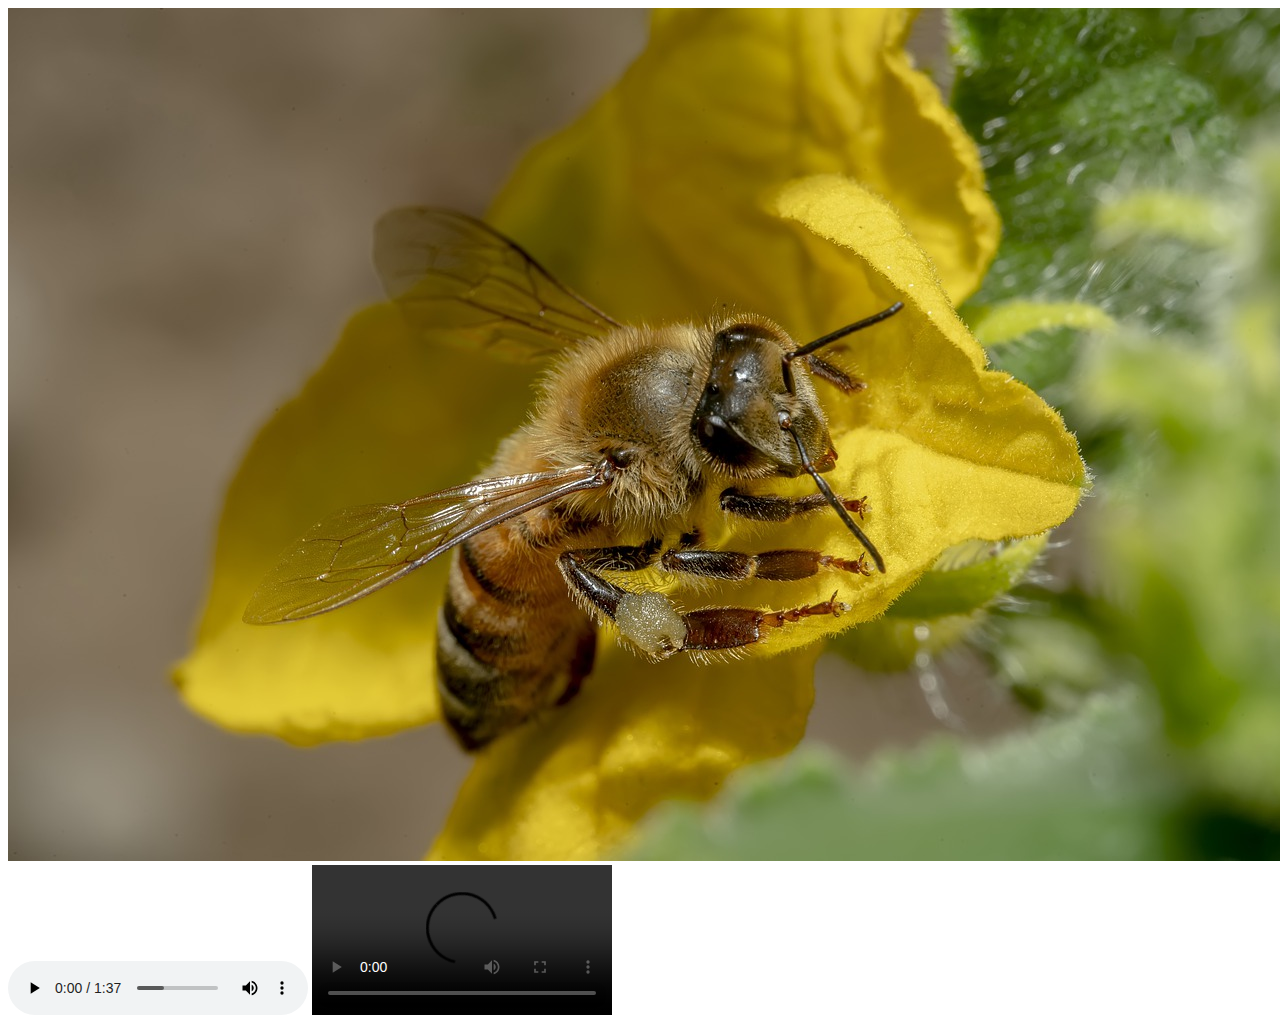
==== index.html @ 969b467c "Atualização" ====
<!DOCTYPE html>
<html lang="pt-br">
<head>
    <meta charset="UTF-8">
    <meta name="viewport" content="width=device-width, initial-scale=1.0">
    <title>Document</title>
</head>
<body>
    <img src="./imagem_module 3.jpg" alt="Uma abelha numa flor amarela" srcset="">
    <audio controls src="./musica_module 3.mp3"></audio>
    <video controls src="./video_module 3.mp4"></video>
</body>
</html>
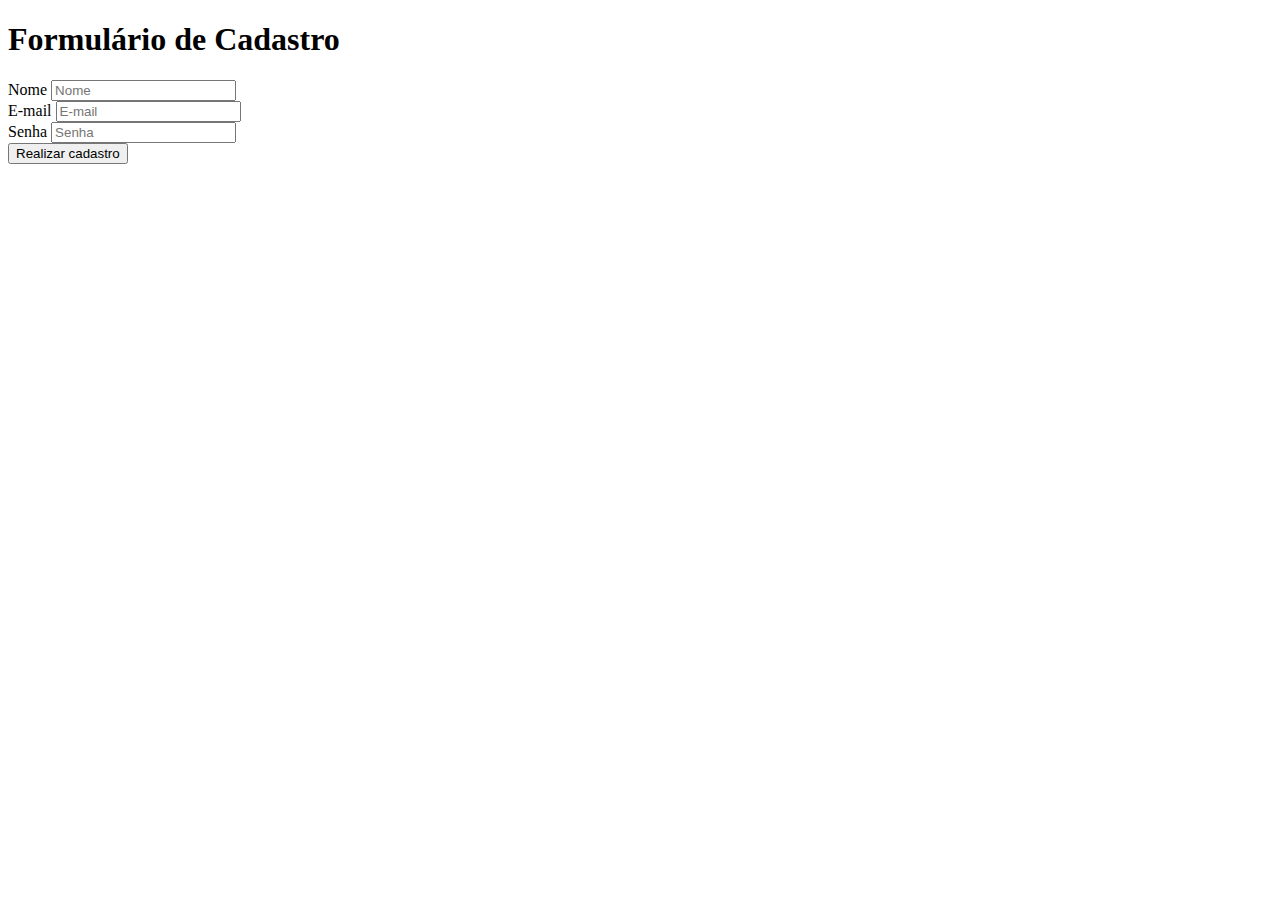
==== commit a0cd7be8: "Atualização aula" ====
--- a/index.html
+++ b/index.html
@@ -3,11 +3,23 @@
 <head>
     <meta charset="UTF-8">
     <meta name="viewport" content="width=device-width, initial-scale=1.0">
-    <title>Document</title>
+    <title>Formulário de Cadastro</title>
 </head>
 <body>
-    <img src="./imagem_module 3.jpg" alt="Uma abelha numa flor amarela" srcset="">
-    <audio controls src="./musica_module 3.mp3"></audio>
-    <video controls src="./video_module 3.mp4"></video>
+    <h1>Formulário de Cadastro</h1>
+    <form>
+        <label for="text">Nome</label>
+        <input type="text" placeholder="Nome" />
+        <br />
+        <label for="email">E-mail</label>
+        <input type="email" placeholder="E-mail" />
+        <br />
+        <label for="password">Senha</label>
+        <input type="password" placeholder="Senha" />
+        <br />
+        <button>
+            Realizar cadastro
+        </button>
+    </form>
 </body>
 </html>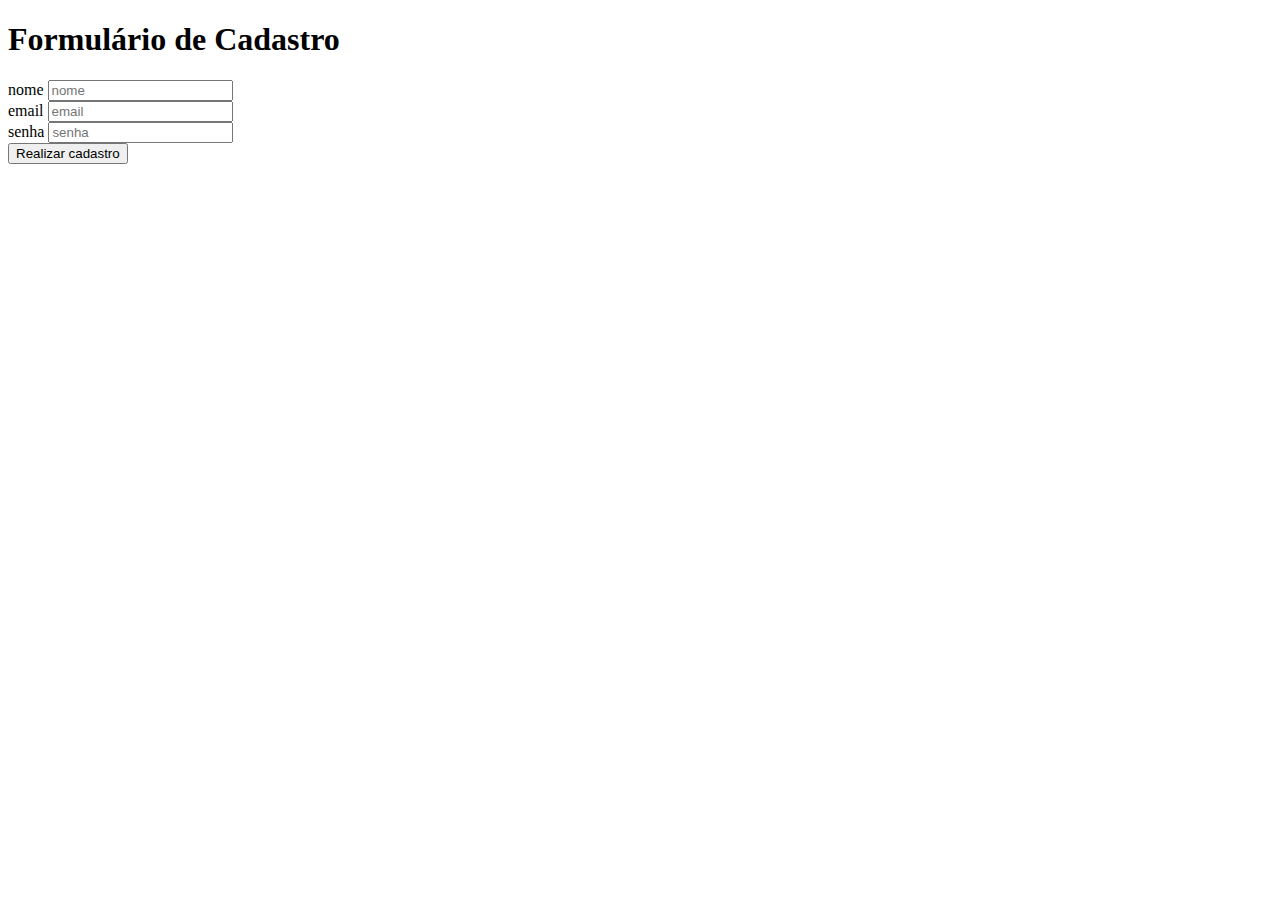
==== commit 059e4a72: "Atualização aula" ====
--- a/index.html
+++ b/index.html
@@ -8,16 +8,16 @@
 <body>
     <h1>Formulário de Cadastro</h1>
     <form>
-        <label for="text">Nome</label>
-        <input type="text" placeholder="Nome" />
+        <label for="text">nome</label>
+        <input id="nome" type="text" placeholder="nome" />
         <br />
-        <label for="email">E-mail</label>
-        <input type="email" placeholder="E-mail" />
+        <label for="email">email</label>
+        <input id="email" type="email" placeholder="email" />
         <br />
-        <label for="password">Senha</label>
-        <input type="password" placeholder="Senha" />
+        <label for="password">senha</label>
+        <input id="senha" type="password" placeholder="senha" />
         <br />
-        <button>
+        <button type="submit">
             Realizar cadastro
         </button>
     </form>
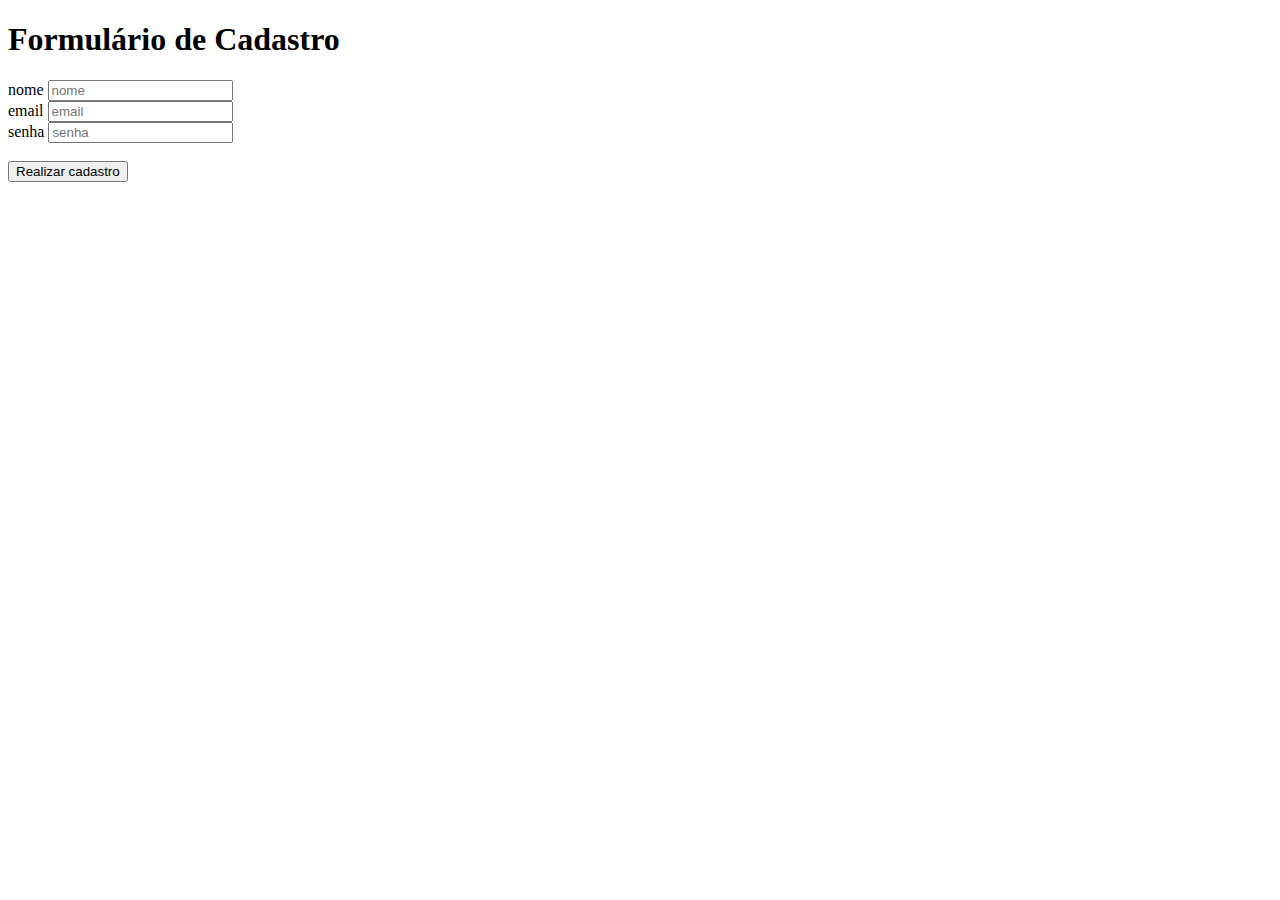
==== commit 625c131c: "Nova atualização" ====
--- a/index.html
+++ b/index.html
@@ -8,15 +8,15 @@
 <body>
     <h1>Formulário de Cadastro</h1>
     <form>
-        <label for="text">nome</label>
-        <input id="nome" type="text" placeholder="nome" />
+        <label for="name">nome</label>
+        <input id="name" type="text" placeholder="nome" />
         <br />
         <label for="email">email</label>
         <input id="email" type="email" placeholder="email" />
         <br />
         <label for="password">senha</label>
-        <input id="senha" type="password" placeholder="senha" />
-        <br />
+        <input id="password" type="password" placeholder="senha" />
+        <br /> <br />
         <button type="submit">
             Realizar cadastro
         </button>
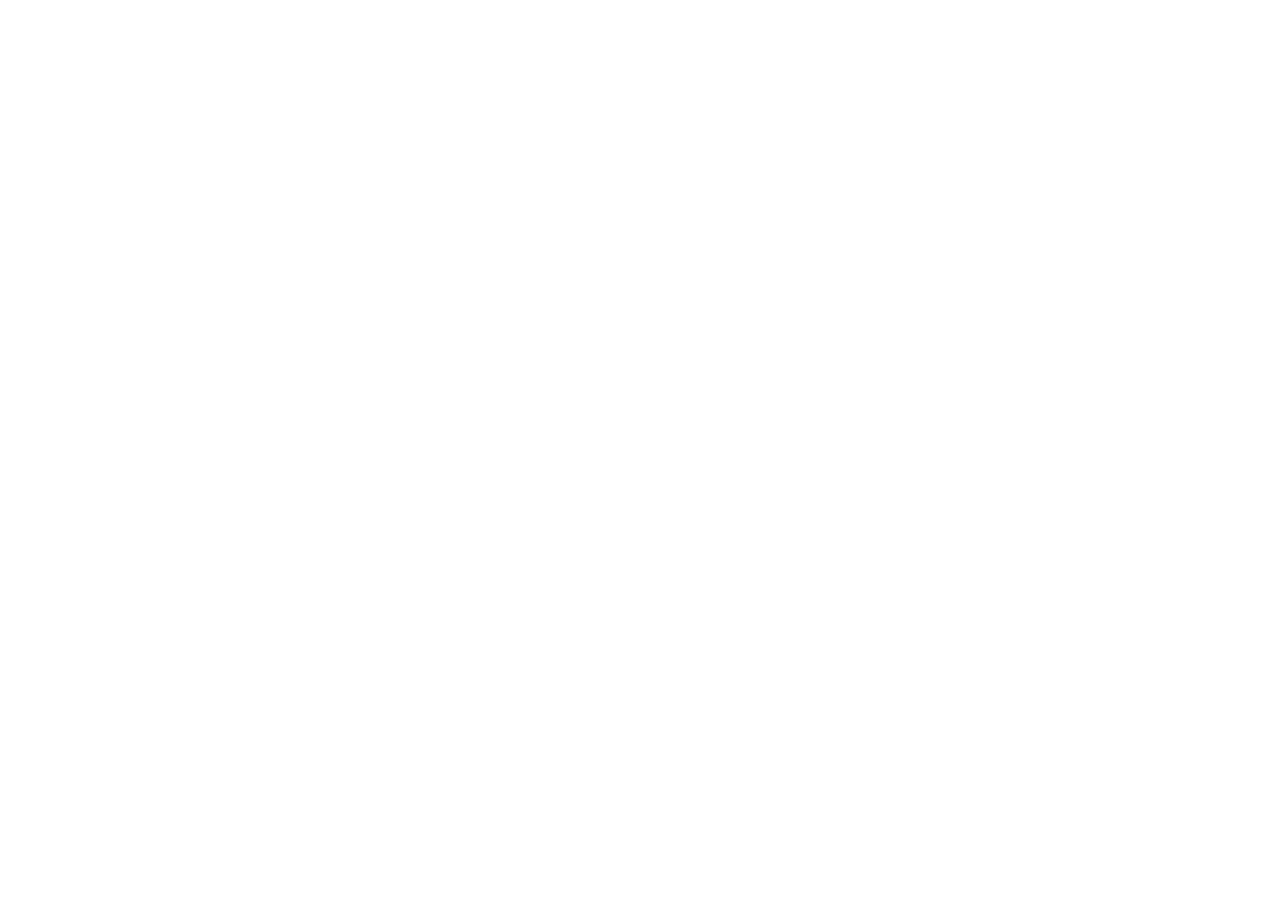
==== commit a26ddf0c: "Novo projeto" ====
--- a/index.html
+++ b/index.html
@@ -3,23 +3,9 @@
 <head>
     <meta charset="UTF-8">
     <meta name="viewport" content="width=device-width, initial-scale=1.0">
-    <title>Formulário de Cadastro</title>
+    <title>Document</title>
 </head>
 <body>
-    <h1>Formulário de Cadastro</h1>
-    <form>
-        <label for="name">nome</label>
-        <input id="name" type="text" placeholder="nome" />
-        <br />
-        <label for="email">email</label>
-        <input id="email" type="email" placeholder="email" />
-        <br />
-        <label for="password">senha</label>
-        <input id="password" type="password" placeholder="senha" />
-        <br /> <br />
-        <button type="submit">
-            Realizar cadastro
-        </button>
-    </form>
+    
 </body>
 </html>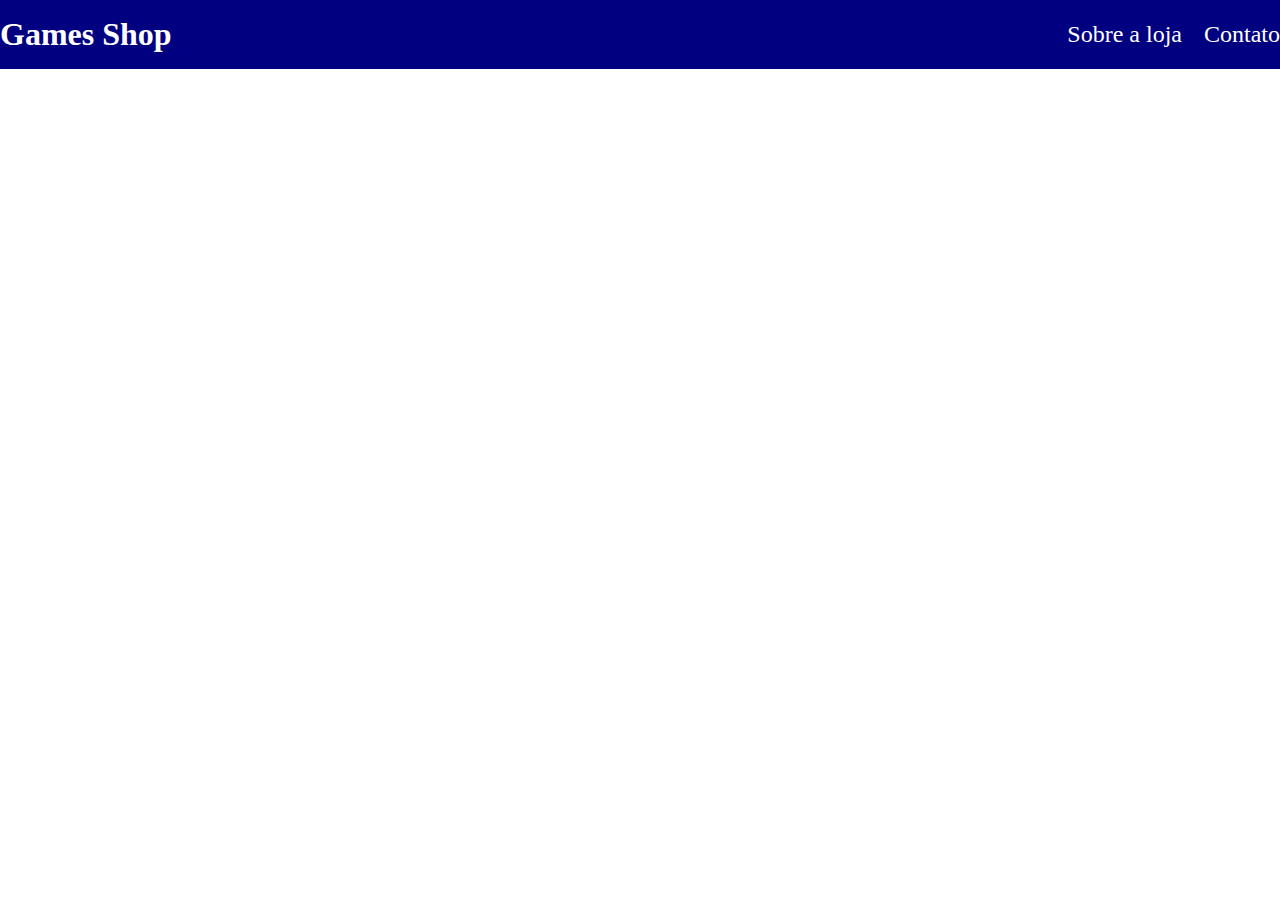
==== commit cd506368: "Atualização 1" ====
--- a/index.html
+++ b/index.html
@@ -3,9 +3,24 @@
 <head>
     <meta charset="UTF-8">
     <meta name="viewport" content="width=device-width, initial-scale=1.0">
-    <title>Document</title>
+    <title>Game Shop - A sua loja de games</title>
+    <link rel="stylesheet" href="main.css">
 </head>
 <body>
-    
+    <header>
+        <div class="container">
+            <h1>Games Shop</h1>
+            <nav>
+                <ul>
+                    <li>
+                        <a href="#">Sobre a loja</a>
+                    </li>
+                    <li>
+                        <a href="#">Contato</a>
+                    </li>
+                </ul>
+            </nav>
+        </div>
+    </header>
 </body>
 </html>--- a/main.css
+++ b/main.css
@@ -0,0 +1,35 @@
+* {
+    margin: 0;
+    padding: 0;
+    box-sizing: border-box;
+}
+
+header {
+    padding: 16px 0;;
+    background-color: rgb(0, 0, 128);
+    color: white;
+}
+
+header nav li {
+    display: inline;
+    margin-left: 16px;
+    font-size: 24px;
+}
+
+header nav li a {
+    color: white;
+    text-decoration: none;
+}
+
+.container {
+    max-width: 1280px;
+    width: 100%;
+    margin: 0 auto;
+}
+
+header .container {
+    display: flex;
+    align-items: center;
+    justify-content: space-between;
+}
+
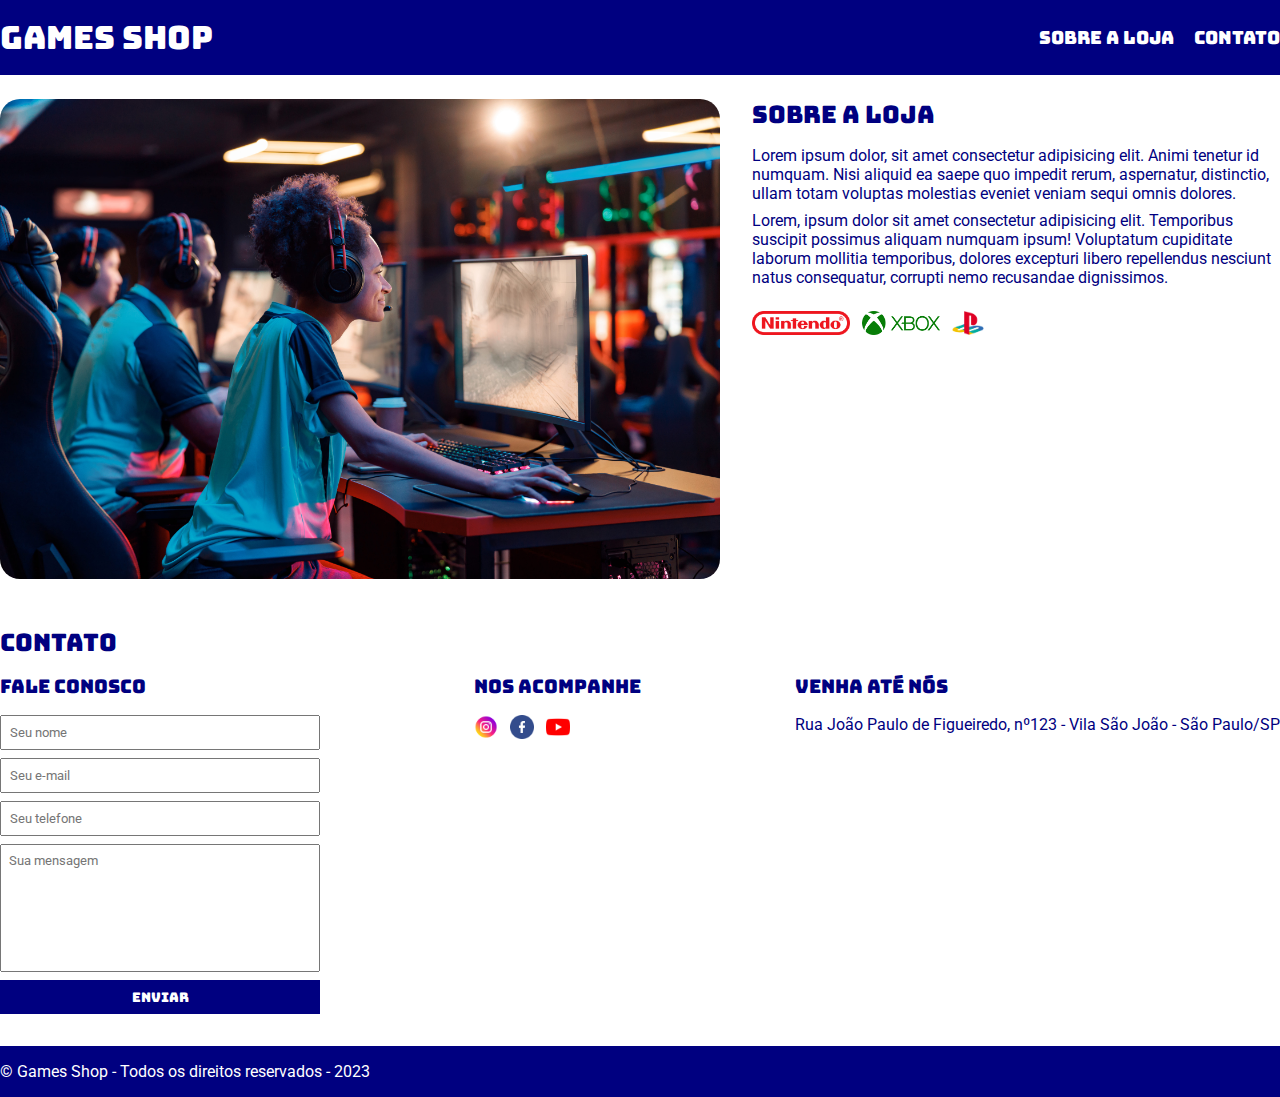
==== commit 4002d5fb: "Atualização final" ====
--- a/index.html
+++ b/index.html
@@ -5,7 +5,13 @@
     <meta name="viewport" content="width=device-width, initial-scale=1.0">
     <title>Game Shop - A sua loja de games</title>
     <link rel="stylesheet" href="main.css">
-</head>
+    <link rel="preconnect" href="https://fonts.googleapis.com">
+<link rel="preconnect" href="https://fonts.gstatic.com" crossorigin>
+<link href="https://fonts.googleapis.com/css2?family=Bungee&family=Roboto:ital,wght@0,100;0,300;0,400;0,500;0,700;0,900;1,100;1,300;1,400;1,500;1,700;1,900&display=swap" rel="stylesheet">
+<link rel="preconnect" href="https://fonts.googleapis.com">
+<link rel="preconnect" href="https://fonts.gstatic.com" crossorigin>
+<link href="https://fonts.googleapis.com/css2?family=Bungee&display=swap" rel="stylesheet">
+   </head>
 <body>
     <header>
         <div class="container">
@@ -13,14 +19,83 @@
             <nav>
                 <ul>
                     <li>
-                        <a href="#">Sobre a loja</a>
+                        <a href="#about">Sobre a loja</a>
                     </li>
                     <li>
-                        <a href="#">Contato</a>
+                        <a href="#contact">Contato</a>
                     </li>
                 </ul>
             </nav>
         </div>
     </header>
+    <section id="about">
+        <div class="container">
+            <img class="store-front" src="imagens/team-playing.jpg" alt="Loja de games - Lan-House">
+            <div>
+                <h2>Sobre a loja</h2>
+                <p>
+                    Lorem ipsum dolor, sit amet consectetur adipisicing elit. Animi tenetur id numquam. Nisi aliquid ea saepe quo impedit rerum, aspernatur, distinctio, ullam totam voluptas molestias eveniet veniam sequi omnis dolores.
+                </p>
+                <p class="paragrafofinal">
+                    Lorem, ipsum dolor sit amet consectetur adipisicing elit. Temporibus suscipit possimus aliquam numquam ipsum! Voluptatum cupiditate laborum mollitia temporibus, dolores excepturi libero repellendus nesciunt natus consequatur, corrupti nemo recusandae dignissimos.
+                </p>
+                <ul class="brands-list">
+                    <li><img src="imagens/Nintendo_red_logo.svg.png" alt="Logo Nintendo"></li>
+                    <li><img src="imagens/1200px-XBOX_logo_2012.svg.png" alt="Logo Xbox"></li>
+                    <li><img src="imagens/Playstation_logo_colour.svg.png" alt="Logo Playstation"></li>
+                </ul>
+            </div>
+        </div>
+    </section>
+    <section id="contact">
+        <div class="container">
+            <h2>Contato</h2>
+            <div class="contact-methods">
+                <div>
+                    <h3>Fale conosco</h3>
+                    <form>
+                        <input type="text" placeholder="Seu nome" required />
+                        <input type="email" placeholder="Seu e-mail" required />
+                        <input type="tel" placeholder="Seu telefone" required />
+                        <textarea placeholder="Sua mensagem"></textarea>
+                        <button type="submit">Enviar</button>
+                    </form>
+                </div>
+                <div>
+                    <h3>Nos acompanhe</h3>
+                    <ul class="social-links">
+                        <li>
+                            <a href="#" title="Siga-nos no Instagram">
+                                <img src="imagens/instagram (3).png" alt="Logo do Intagram">
+                            </a>
+                        </li>
+                        <li>
+                            <a href="#" title="Siga-nos no Facebook">
+                                <img src="imagens/facebook.png" alt="Logo do Facebook">
+                            </a>
+                        </li>
+                        <li>
+                            <a href="#" title="Visite nosso canal no Youtube">
+                                <img src="imagens/youtube.png" alt="Logo do Youtube">
+                            </a>
+                        </li>
+                    </ul>
+                </div>
+                <div>
+                    <h3>Venha até nós</h3>
+                    <p>
+                        Rua João Paulo de Figueiredo, nº123 - Vila São João - São Paulo/SP
+                    </p>
+                </div>
+            </div>
+        </div>
+    </section>
+    <footer>
+        <div class="container">
+            <p>
+                &copy; Games Shop - Todos os direitos reservados - 2023
+            </p>
+        </div>
+    </footer>
 </body>
 </html>--- a/main.css
+++ b/main.css
@@ -10,15 +10,32 @@
     color: white;
 }
 
+header,
+section h2,
+section h3,
+form button {
+    font-family: 'Bungee', cursive;
+    font-weight: normal;
+}
+
 header nav li {
     display: inline;
     margin-left: 16px;
-    font-size: 24px;
-}
+    font-size: 18px;
+} 
 
 header nav li a {
     color: white;
     text-decoration: none;
+}
+
+header h1,
+section h2 {
+    font-weight: normal;
+}
+
+body, input, textarea {
+    font-family: 'Roboto', sans-serif;
 }
 
 .container {
@@ -27,9 +44,109 @@
     margin: 0 auto;
 }
 
-header .container {
+header .container,
+section .container {
     display: flex;
     align-items: center;
     justify-content: space-between;
 }
 
+.brands-list img {
+    height: 24px;
+}
+
+.brands-list li {
+    display: inline;
+    margin-right: 8px;
+}
+
+section .container {
+    align-items: flex-start;
+}
+
+section {
+    padding: 24px 0;
+}
+
+section h2 {
+    margin-bottom: 16px;
+}
+
+section {
+    color: rgb(0, 0, 128);
+}
+
+section p {
+    margin-bottom: 8px;
+}
+
+.store-front {
+    border-radius: 20px;
+    margin-right: 32px;
+    height: 480px
+}
+
+.paragrafofinal {
+    margin-bottom: 24px;
+}
+
+.social-links img {
+    height: 24px;
+}
+
+.social-links li {
+    display: inline;
+    margin-right: 8px;
+}
+
+.social-links li a {
+    text-decoration: none;
+}
+
+#contact .container {
+    display: block;
+}
+
+.contact-methods {
+    display: flex;
+    justify-content: space-between;
+}
+
+form input,
+form textarea,
+form button {
+    display: block;
+    width: 320px;
+    margin-bottom: 8px;
+    padding: 8px;
+}
+
+form textarea {
+    resize: none;
+    height: 128px;
+}
+
+section h3 {
+    margin-bottom: 16px;
+}
+
+form button {
+    background-color: rgb(0, 0, 128);
+    border: none;
+    color: white;
+    cursor: pointer;
+}
+
+form button:hover {
+    background-color: rgb(55, 55, 200);;
+}
+
+input:focus, textarea:focus {
+    outline-color: rgb(0, 0, 128);
+}
+
+footer {
+    background-color: rgb(0, 0, 128);
+    color: white;
+    padding: 16px 0;
+}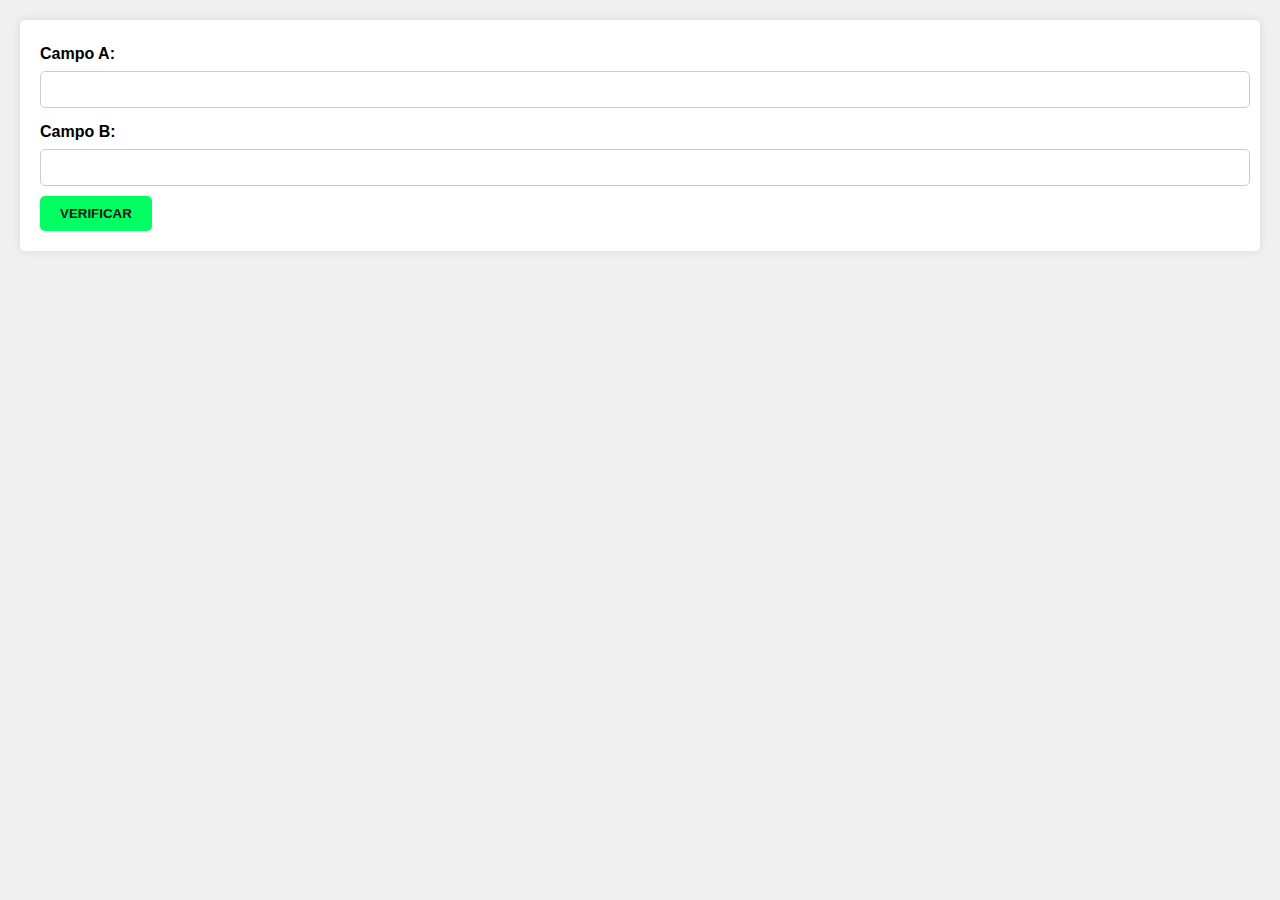
==== commit 7526bada: "Add files via upload" ====
--- a/index.html
+++ b/index.html
@@ -1,101 +1,21 @@
-<!DOCTYPE html>
-<html lang="pt-br">
-<head>
-    <meta charset="UTF-8">
-    <meta name="viewport" content="width=device-width, initial-scale=1.0">
-    <title>Game Shop - A sua loja de games</title>
-    <link rel="stylesheet" href="main.css">
-    <link rel="preconnect" href="https://fonts.googleapis.com">
-<link rel="preconnect" href="https://fonts.gstatic.com" crossorigin>
-<link href="https://fonts.googleapis.com/css2?family=Bungee&family=Roboto:ital,wght@0,100;0,300;0,400;0,500;0,700;0,900;1,100;1,300;1,400;1,500;1,700;1,900&display=swap" rel="stylesheet">
-<link rel="preconnect" href="https://fonts.googleapis.com">
-<link rel="preconnect" href="https://fonts.gstatic.com" crossorigin>
-<link href="https://fonts.googleapis.com/css2?family=Bungee&display=swap" rel="stylesheet">
-   </head>
-<body>
-    <header>
-        <div class="container">
-            <h1>Games Shop</h1>
-            <nav>
-                <ul>
-                    <li>
-                        <a href="#about">Sobre a loja</a>
-                    </li>
-                    <li>
-                        <a href="#contact">Contato</a>
-                    </li>
-                </ul>
-            </nav>
-        </div>
-    </header>
-    <section id="about">
-        <div class="container">
-            <img class="store-front" src="imagens/team-playing.jpg" alt="Loja de games - Lan-House">
-            <div>
-                <h2>Sobre a loja</h2>
-                <p>
-                    Lorem ipsum dolor, sit amet consectetur adipisicing elit. Animi tenetur id numquam. Nisi aliquid ea saepe quo impedit rerum, aspernatur, distinctio, ullam totam voluptas molestias eveniet veniam sequi omnis dolores.
-                </p>
-                <p class="paragrafofinal">
-                    Lorem, ipsum dolor sit amet consectetur adipisicing elit. Temporibus suscipit possimus aliquam numquam ipsum! Voluptatum cupiditate laborum mollitia temporibus, dolores excepturi libero repellendus nesciunt natus consequatur, corrupti nemo recusandae dignissimos.
-                </p>
-                <ul class="brands-list">
-                    <li><img src="imagens/Nintendo_red_logo.svg.png" alt="Logo Nintendo"></li>
-                    <li><img src="imagens/1200px-XBOX_logo_2012.svg.png" alt="Logo Xbox"></li>
-                    <li><img src="imagens/Playstation_logo_colour.svg.png" alt="Logo Playstation"></li>
-                </ul>
-            </div>
-        </div>
-    </section>
-    <section id="contact">
-        <div class="container">
-            <h2>Contato</h2>
-            <div class="contact-methods">
-                <div>
-                    <h3>Fale conosco</h3>
-                    <form>
-                        <input type="text" placeholder="Seu nome" required />
-                        <input type="email" placeholder="Seu e-mail" required />
-                        <input type="tel" placeholder="Seu telefone" required />
-                        <textarea placeholder="Sua mensagem"></textarea>
-                        <button type="submit">Enviar</button>
-                    </form>
-                </div>
-                <div>
-                    <h3>Nos acompanhe</h3>
-                    <ul class="social-links">
-                        <li>
-                            <a href="#" title="Siga-nos no Instagram">
-                                <img src="imagens/instagram (3).png" alt="Logo do Intagram">
-                            </a>
-                        </li>
-                        <li>
-                            <a href="#" title="Siga-nos no Facebook">
-                                <img src="imagens/facebook.png" alt="Logo do Facebook">
-                            </a>
-                        </li>
-                        <li>
-                            <a href="#" title="Visite nosso canal no Youtube">
-                                <img src="imagens/youtube.png" alt="Logo do Youtube">
-                            </a>
-                        </li>
-                    </ul>
-                </div>
-                <div>
-                    <h3>Venha até nós</h3>
-                    <p>
-                        Rua João Paulo de Figueiredo, nº123 - Vila São João - São Paulo/SP
-                    </p>
-                </div>
-            </div>
-        </div>
-    </section>
-    <footer>
-        <div class="container">
-            <p>
-                &copy; Games Shop - Todos os direitos reservados - 2023
-            </p>
-        </div>
-    </footer>
-</body>
+<!DOCTYPE html>
+<html lang="pt-BR">
+<head>
+    <meta charset="UTF-8">
+    <meta name="viewport" content="width=device-width, initial-scale=1.0">
+    <link rel="stylesheet" href="style.css">
+    <title>Formulário EBAC - javascript</title>
+</head>
+<body>
+    <form onsubmit="event.preventDefault(); validarFormulario();">
+        <label for="campoA">Campo A:</label><br>
+        <input class="number" type="number" id="campoA" name="campoA"><br>
+        <label for="campoB">Campo B:</label><br>
+        <input class="number" type="number" id="campoB" name="campoB"><br>
+        <input class="verificar" type="submit" value="Verificar">
+    </form>
+    <p id="mensagem"></p>
+
+    <script src="javascript.js"></script>
+</body>
 </html>--- a/style.css
+++ b/style.css
@@ -0,0 +1,54 @@
+body {
+    font-family: Arial, sans-serif;
+    background-color: #f0f0f0;
+    margin: 10px;
+    padding: 10px;
+}
+
+form {
+    background-color: #fff;
+    padding: 20px;
+    border-radius: 5px;
+    box-shadow: 0 0 10px rgba(0, 0, 0, 0.1);
+}
+
+label {
+    display: block;
+    margin-bottom: 5px;
+}
+
+label[for] {
+    margin-top: 5px;
+    margin-bottom: -10px;
+    font-weight: 600;
+}
+
+input.number {
+    width: 99%;
+    padding: 10px;
+    margin-bottom: 10px;
+    border-radius: 5px;
+    border: 1px solid #ccc;
+}
+
+input.verificar {
+    background-color: #00ff62;
+    color: #141414;
+    font-weight: 800;
+    text-transform: uppercase;
+    border: none;
+    border-radius: 5px;
+    padding: 10px 20px;
+    cursor: pointer;
+    transition: all 0.5s ease;
+}
+
+input.verificar:hover {
+    background-color: #ff0000;
+    color: white;
+    transform: scale(1.1);
+}
+
+#mensagem {
+    margin-top: 20px;
+}